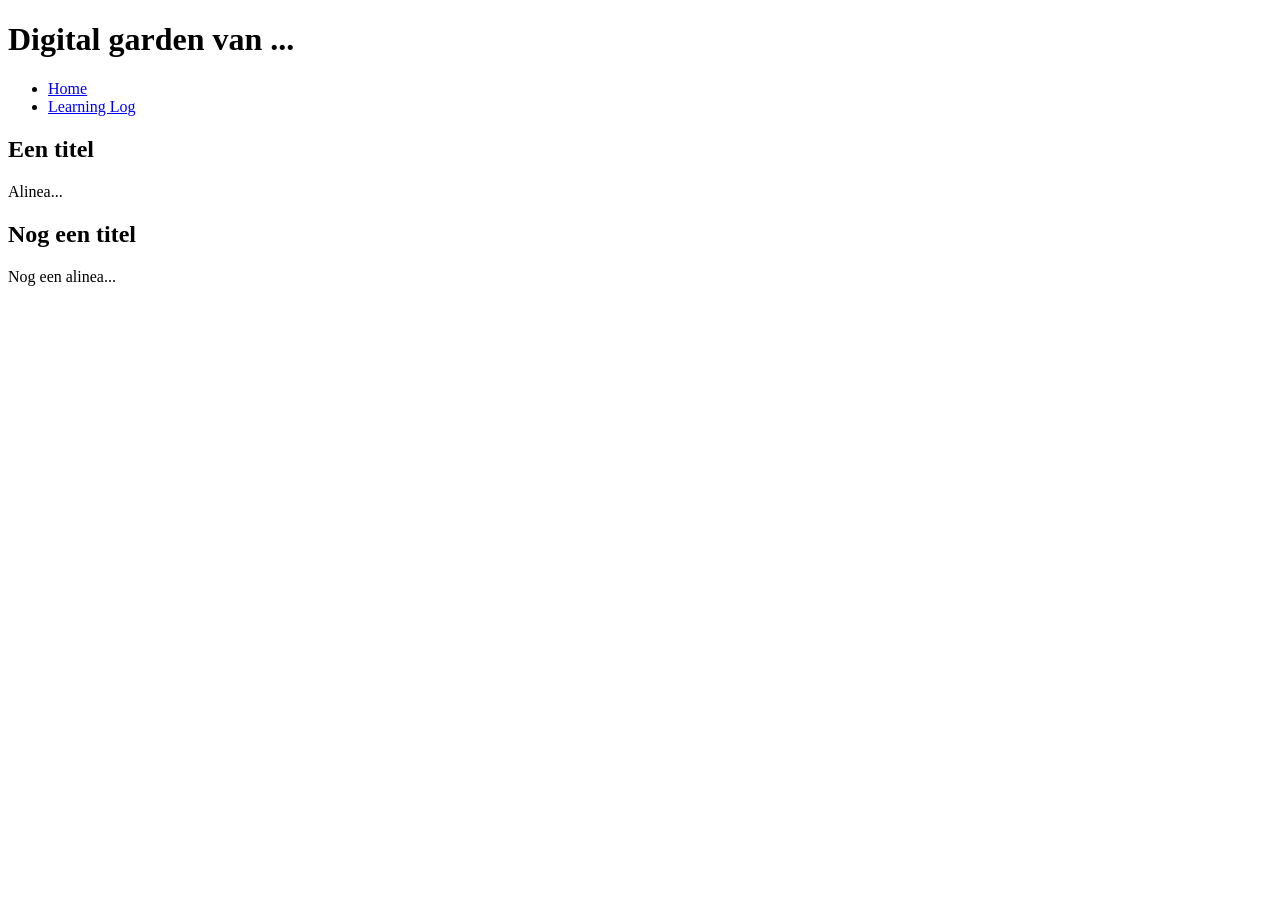
==== index.html @ a794d4aa "Titel aangepast" ====
<!doctype html>
<html lang="nl">
  <head>
    <meta charset="UTF-8" />
    <meta name="viewport" content="width=device-width, initial-scale=1.0" />
    <meta name="author" content="jouw naam" />
    <meta name="color-scheme" content="dark light" />

    <title>Digital garden van Mats</title>
    <link rel="stylesheet" href="./css/normal.css" />

    <!-- Voeg jouw eigen domein toe in data-page -->
    <script
      data-page="https://example.com"
      src="./scripts/main.js"
      defer
    ></script>
  </head>
  <body>
    <header>
      <h1>Digital garden van ...</h1>
      <nav>
        <ul>
          <li><a href="index.html">Home</a></li>
          <li><a href="https://github.com/account/repo">Learning Log</a></li>
        </ul>
      </nav>
    </header>

    <main>
      <article>
        <h2>Een titel</h2>

        <p>Alinea...</p>
      </article>

      <article>
        <h2>Nog een titel</h2>

        <p>Nog een alinea...</p>
      </article>
    </main>

    <footer></footer>
  </body>
</html>
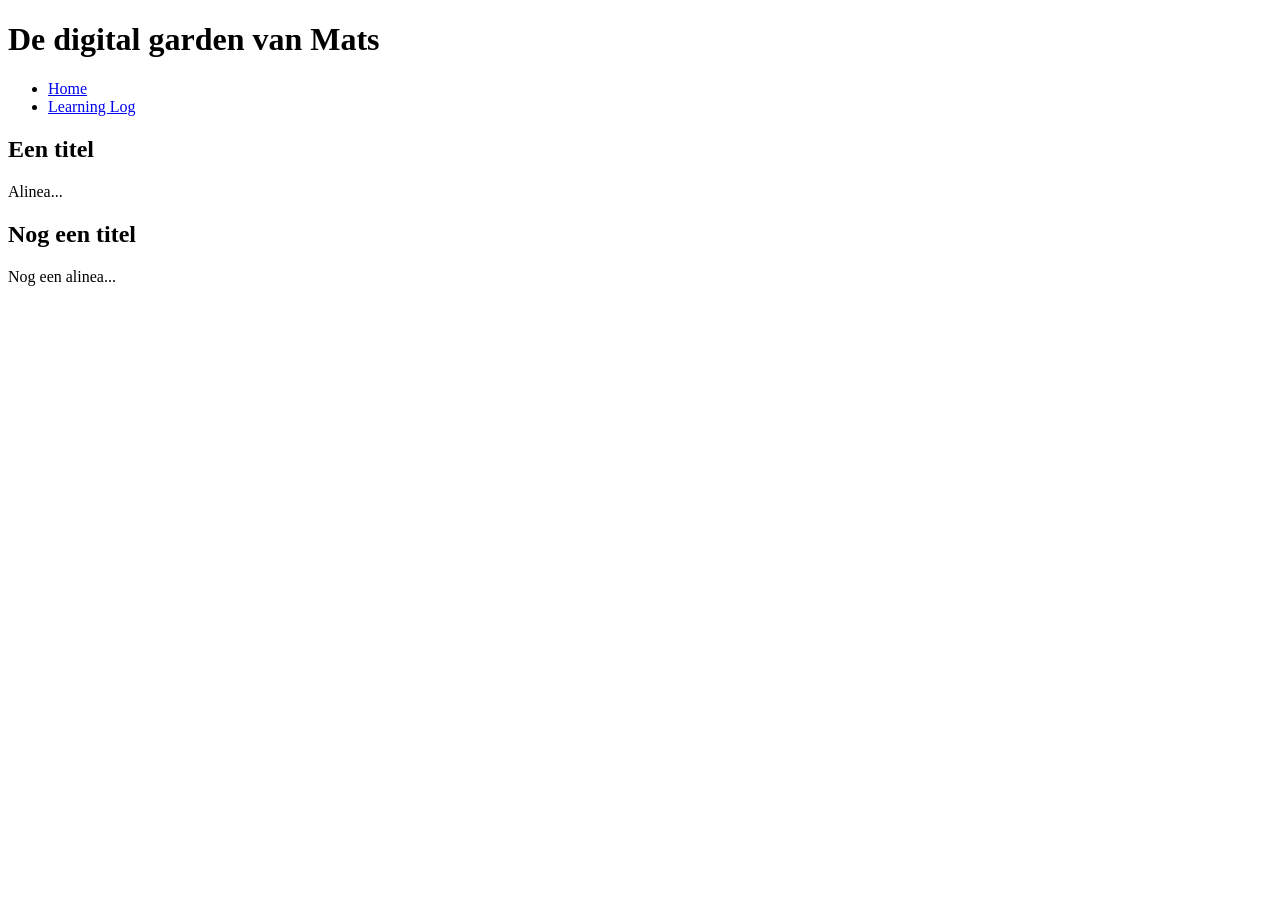
==== commit 8493a53b: "Learning Log bijgewerkt na kickoff" ====
--- a/index.html
+++ b/index.html
@@ -18,7 +18,7 @@
   </head>
   <body>
     <header>
-      <h1>Digital garden van ...</h1>
+      <h1>De digital garden van Mats</h1>
       <nav>
         <ul>
           <li><a href="index.html">Home</a></li>
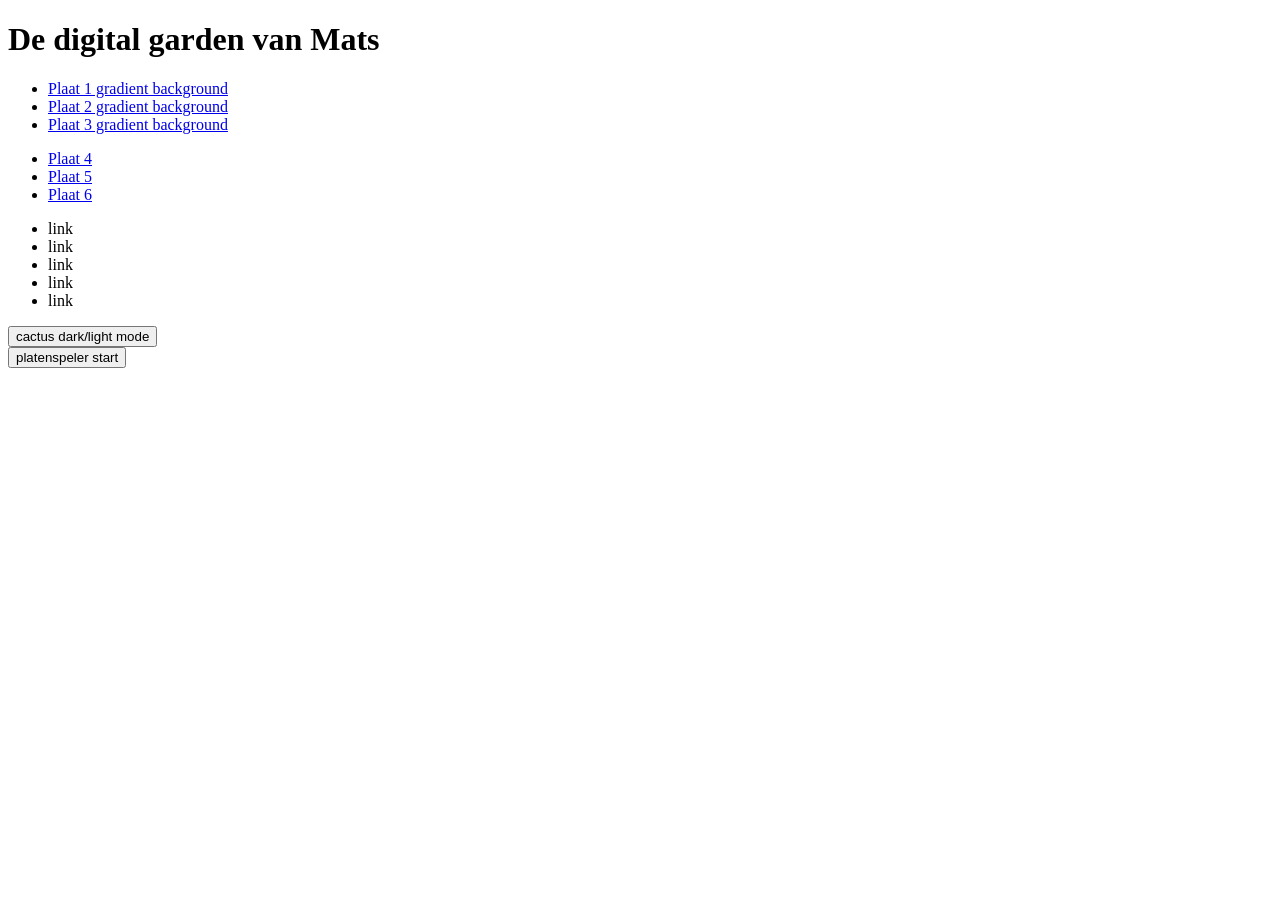
==== commit c1271132: "Learning log 19/11" ====
--- a/index.html
+++ b/index.html
@@ -11,34 +11,65 @@
 
     <!-- Voeg jouw eigen domein toe in data-page -->
     <script
-      data-page="https://example.com"
+      data-page="https://hettuintjevanmats.nl"
       src="./scripts/main.js"
       defer
     ></script>
   </head>
+
   <body>
     <header>
       <h1>De digital garden van Mats</h1>
-      <nav>
-        <ul>
-          <li><a href="index.html">Home</a></li>
-          <li><a href="https://github.com/account/repo">Learning Log</a></li>
-        </ul>
-      </nav>
     </header>
 
     <main>
-      <article>
-        <h2>Een titel</h2>
+      <!--Plank 1-->
+      <section>
+        <ul>
+          <li><a href="index.html">Plaat 1 gradient background</a></li>
+          <li>
+            <a href="https://github.com/account/repo"
+              >Plaat 2 gradient background</a
+            >
+          </li>
+          <li>
+            <a href="https://github.com/account/repo"
+              >Plaat 3 gradient background</a
+            >
+          </li>
+        </ul>
+      </section>
 
-        <p>Alinea...</p>
-      </article>
+      <!--Plank 2-->
+      <section>
+        <ul>
+          <li><a href="index.html">Plaat 4</a></li>
+          <li><a href="https://github.com/account/repo">Plaat 5</a></li>
+          <li><a href="https://github.com/account/repo">Plaat 6</a></li>
+        </ul>
+      </section>
 
-      <article>
-        <h2>Nog een titel</h2>
+      <!--Kast-->
+      <section>
+        <!--In kast/nav-->
+        <nav>
+          <ul>
+            <li>link</li>
+            <li>link</li>
+            <li>link</li>
+            <li>link</li>
+            <li>link</li>
+          </ul>
+        </nav>
+      </section>
 
-        <p>Nog een alinea...</p>
-      </article>
+      <!--Cactus-->
+      <button type="button">cactus dark/light mode</button>
+
+      <!--Platenspeler-->
+      <section>
+        <button type="button">platenspeler start</button>
+      </section>
     </main>
 
     <footer></footer>
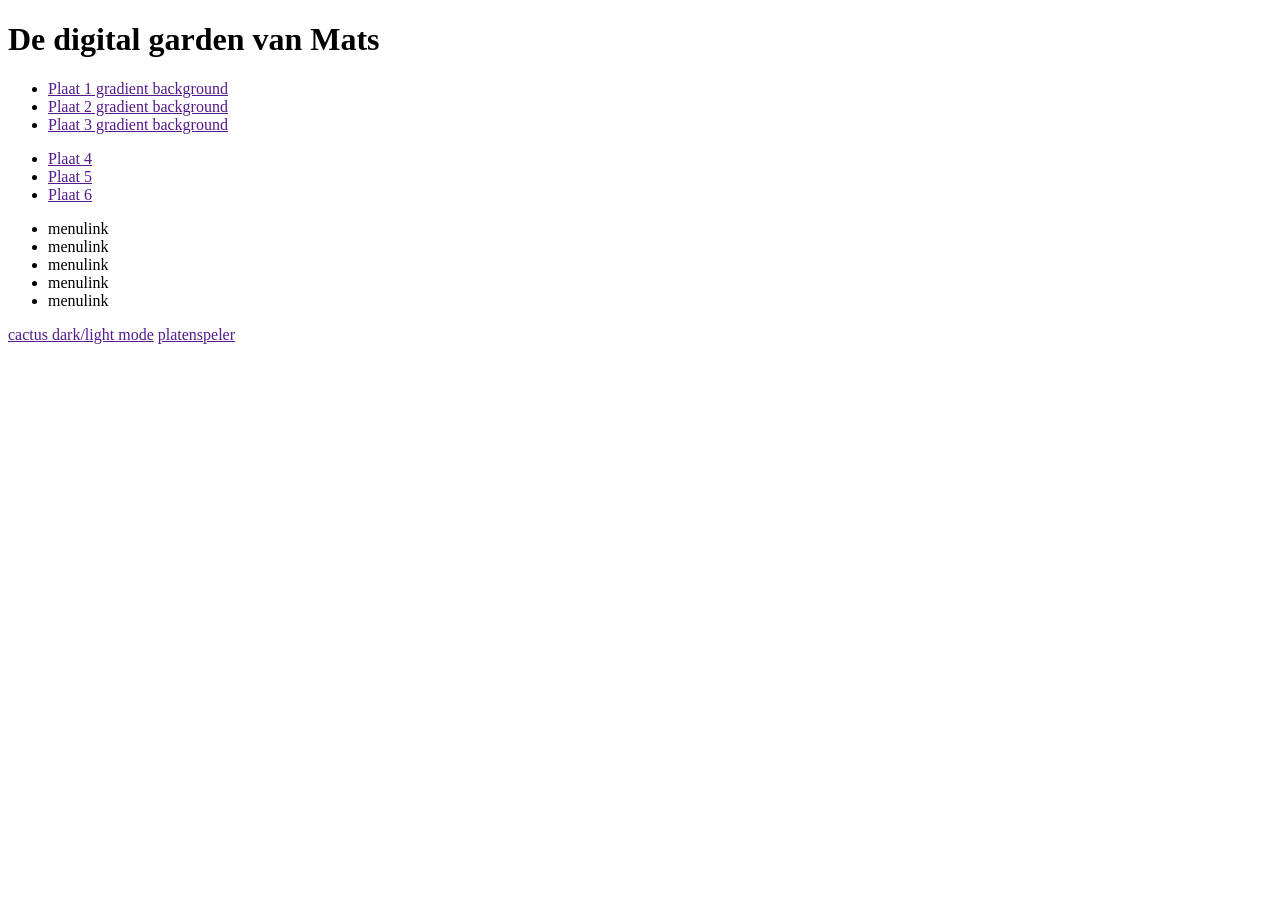
==== commit dc843b0e: "Practica update" ====
--- a/index.html
+++ b/index.html
@@ -23,29 +23,34 @@
     </header>
 
     <main>
-      <!--Plank 1-->
+      <!--Plank 1 met platen-->
       <section>
+        <!--wel of niet een section?-->
         <ul>
-          <li><a href="index.html">Plaat 1 gradient background</a></li>
           <li>
-            <a href="https://github.com/account/repo"
-              >Plaat 2 gradient background</a
-            >
+            <a href="">Plaat 1 gradient background</a>
           </li>
           <li>
-            <a href="https://github.com/account/repo"
-              >Plaat 3 gradient background</a
-            >
+            <a href="">Plaat 2 gradient background</a>
+          </li>
+          <li>
+            <a href="">Plaat 3 gradient background</a>
           </li>
         </ul>
       </section>
 
-      <!--Plank 2-->
+      <!--Plank 2 met platen-->
       <section>
         <ul>
-          <li><a href="index.html">Plaat 4</a></li>
-          <li><a href="https://github.com/account/repo">Plaat 5</a></li>
-          <li><a href="https://github.com/account/repo">Plaat 6</a></li>
+          <li>
+            <a href="">Plaat 4</a>
+          </li>
+          <li>
+            <a href="">Plaat 5</a>
+          </li>
+          <li>
+            <a href="">Plaat 6</a>
+          </li>
         </ul>
       </section>
 
@@ -54,22 +59,20 @@
         <!--In kast/nav-->
         <nav>
           <ul>
-            <li>link</li>
-            <li>link</li>
-            <li>link</li>
-            <li>link</li>
-            <li>link</li>
+            <li><a>menulink</a></li>
+            <li><a>menulink</a></li>
+            <li><a>menulink</a></li>
+            <li><a>menulink</a></li>
+            <li><a>menulink</a></li>
           </ul>
         </nav>
       </section>
 
       <!--Cactus-->
-      <button type="button">cactus dark/light mode</button>
+      <a href=""><img src="" />cactus dark/light mode</a>
 
       <!--Platenspeler-->
-      <section>
-        <button type="button">platenspeler start</button>
-      </section>
+      <a href=""><img src="" />platenspeler</a>
     </main>
 
     <footer></footer>
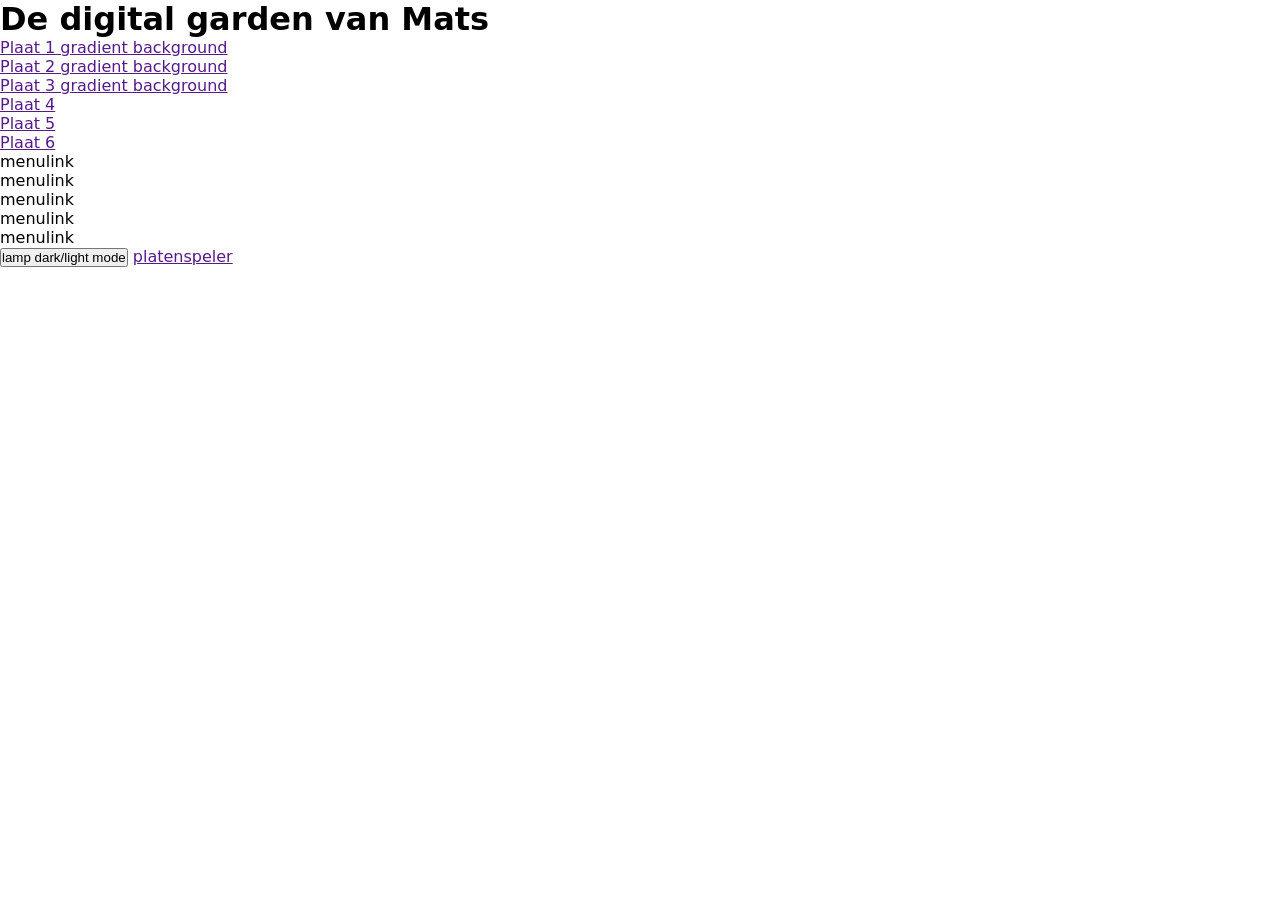
==== commit 37858596: "Index html basisupdate, vrijdag 20" ====
--- a/index.html
+++ b/index.html
@@ -25,7 +25,7 @@
     <main>
       <!--Plank 1 met platen-->
       <section>
-        <!--wel of niet een section?-->
+        <h2 class="visually-hidden">Een muurplank met platen erop</h2>
         <ul>
           <li>
             <a href="">Plaat 1 gradient background</a>
@@ -41,6 +41,7 @@
 
       <!--Plank 2 met platen-->
       <section>
+        <h2 class="visually-hidden">Een muurplank met platen erop</h2>
         <ul>
           <li>
             <a href="">Plaat 4</a>
@@ -56,6 +57,7 @@
 
       <!--Kast-->
       <section>
+        <h2 class="visually-hidden">Een kast met boeken erin, navigatie</h2>
         <!--In kast/nav-->
         <nav>
           <ul>
@@ -69,9 +71,9 @@
       </section>
 
       <!--Cactus-->
-      <a href=""><img src="" />cactus dark/light mode</a>
+      <button type="button"><img src="" />lamp dark/light mode</button>
 
-      <!--Platenspeler-->
+      <!-- Platenspeler (waarschijnlijk later bij interactie aanpassen naar ander onderdeel dan <a>) -->
       <a href=""><img src="" />platenspeler</a>
     </main>
 
--- a/css/normal.css
+++ b/css/normal.css
@@ -0,0 +1,74 @@
+/**************************
+* MARK: Fonts
+**************************/
+
+@font-face {
+  font-family: "Comic Relief";
+  src: url(../fonts/ComicRelief-Regular.woff2);
+  font-weight: 400;
+  font-style: normal;
+}
+
+/**************************
+* MARK: Custom properties
+**************************/
+
+html {
+  color-scheme: light dark;
+}
+
+/* a11yproject, van sanne geleerd */
+.visually-hidden {
+  clip: rect(0 0 0 0);
+  clip-path: inset(50%);
+  height: 1px;
+  overflow: hidden;
+  position: absolute;
+  white-space: nowrap;
+  width: 1px;
+}
+
+/**************************
+* MARK: Algemene Styling
+**************************/
+
+*,
+*::after,
+*::before {
+  box-sizing: border-box;
+  margin: 0;
+  padding: 0;
+}
+
+img {
+  max-width: 100%;
+}
+
+body {
+  font-family: "Comic Relief", system-ui;
+}
+
+/**************************
+* MARK: Header
+**************************/
+
+header {
+}
+
+/**************************
+* MARK: Footer
+**************************/
+
+footer {
+}
+
+/**************************
+* MARK: Main
+**************************/
+
+main {
+}
+
+/**************************
+* MARK: Section ...
+**************************/
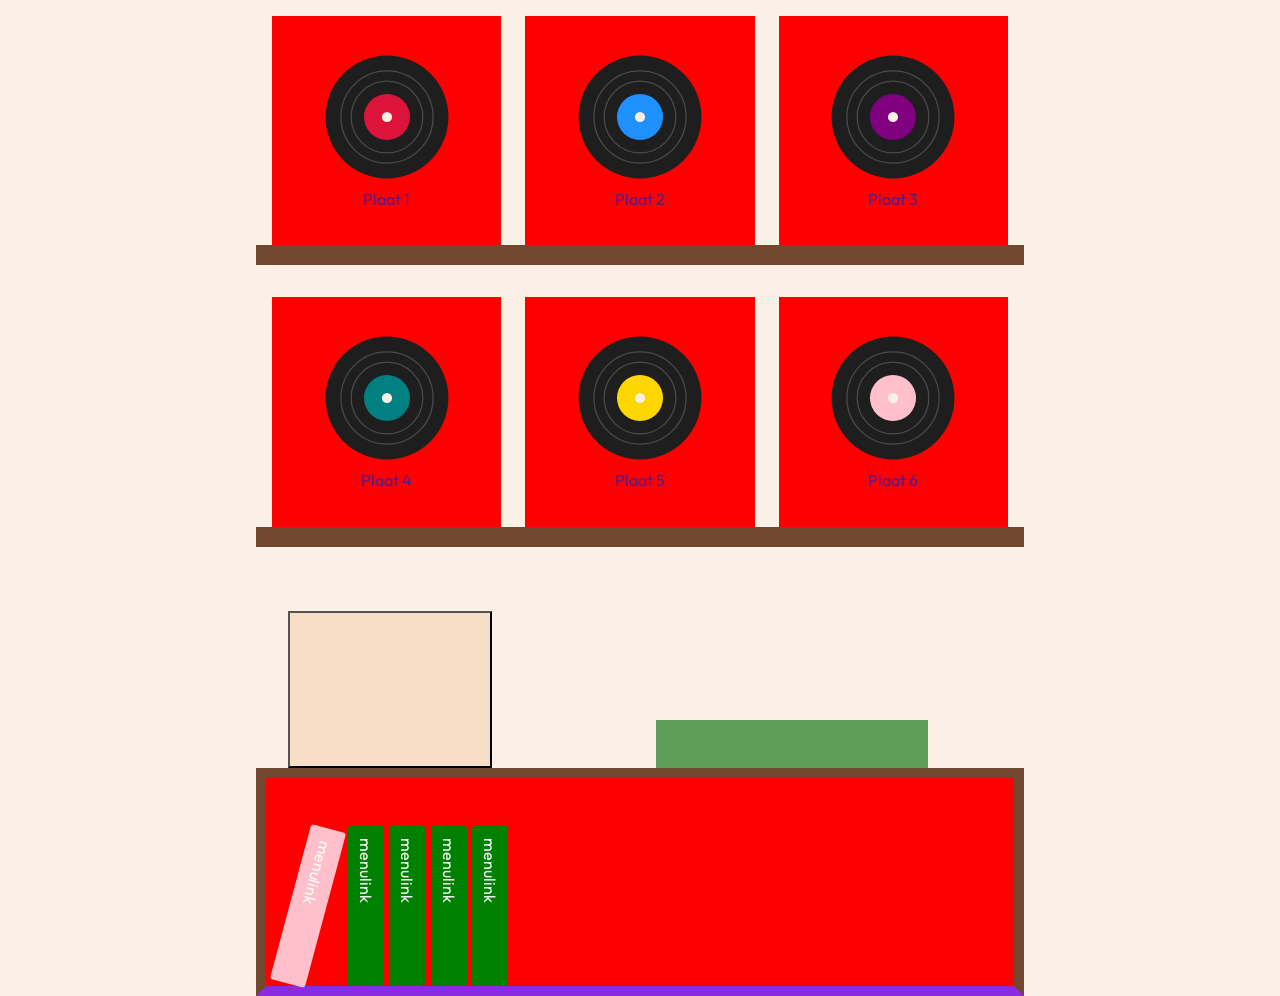
==== commit ef81a9ce: "HTML & CSS update - svg basis opgezet, spacing opgezet, placeholder svgs geplaatst voor vinyls. Basi" ====
--- a/index.html
+++ b/index.html
@@ -19,7 +19,7 @@
 
   <body>
     <header>
-      <h1>De digital garden van Mats</h1>
+      <h1 class="visually-hidden">De digital garden van Mats</h1>
     </header>
 
     <main>
@@ -28,13 +28,43 @@
         <h2 class="visually-hidden">Een muurplank met platen erop</h2>
         <ul>
           <li>
-            <a href="">Plaat 1 gradient background</a>
+            <a href="">
+              <!-- PLACEHOLDER SVG HIER KOMEN EIGEN SVGS! -->
+              <svg viewBox="0 0 100 100" aria-hidden="true">
+                <circle class="disc" cx="50" cy="50" r="48" />
+                <circle class="grooves" cx="50" cy="50" r="36" />
+                <circle class="grooves" cx="50" cy="50" r="28" />
+                <circle class="label" cx="50" cy="50" r="18" />
+                <circle class="hole" cx="50" cy="50" r="4" />
+              </svg>
+              <span>Plaat 1</span>
+            </a>
           </li>
           <li>
-            <a href="">Plaat 2 gradient background</a>
+            <a href="">
+              <!-- PLACEHOLDER SVG HIER KOMEN EIGEN SVGS! -->
+              <svg viewBox="0 0 100 100" aria-hidden="true">
+                <circle class="disc" cx="50" cy="50" r="48" />
+                <circle class="grooves" cx="50" cy="50" r="36" />
+                <circle class="grooves" cx="50" cy="50" r="28" />
+                <circle class="label" cx="50" cy="50" r="18" />
+                <circle class="hole" cx="50" cy="50" r="4" />
+              </svg>
+              <span>Plaat 2</span>
+            </a>
           </li>
           <li>
-            <a href="">Plaat 3 gradient background</a>
+            <a href="">
+              <!-- PLACEHOLDER SVG HIER KOMEN EIGEN SVGS! -->
+              <svg viewBox="0 0 100 100" aria-hidden="true">
+                <circle class="disc" cx="50" cy="50" r="48" />
+                <circle class="grooves" cx="50" cy="50" r="36" />
+                <circle class="grooves" cx="50" cy="50" r="28" />
+                <circle class="label" cx="50" cy="50" r="18" />
+                <circle class="hole" cx="50" cy="50" r="4" />
+              </svg>
+              <span>Plaat 3</span>
+            </a>
           </li>
         </ul>
       </section>
@@ -44,13 +74,43 @@
         <h2 class="visually-hidden">Een muurplank met platen erop</h2>
         <ul>
           <li>
-            <a href="">Plaat 4</a>
+            <a href="">
+              <!-- PLACEHOLDER SVG HIER KOMEN EIGEN SVGS! -->
+              <svg viewBox="0 0 100 100" aria-hidden="true">
+                <circle class="disc" cx="50" cy="50" r="48" />
+                <circle class="grooves" cx="50" cy="50" r="36" />
+                <circle class="grooves" cx="50" cy="50" r="28" />
+                <circle class="label" cx="50" cy="50" r="18" />
+                <circle class="hole" cx="50" cy="50" r="4" />
+              </svg>
+              <span>Plaat 4</span>
+            </a>
           </li>
           <li>
-            <a href="">Plaat 5</a>
+            <a href="">
+              <!-- PLACEHOLDER SVG HIER KOMEN EIGEN SVGS! -->
+              <svg viewBox="0 0 100 100" aria-hidden="true">
+                <circle class="disc" cx="50" cy="50" r="48" />
+                <circle class="grooves" cx="50" cy="50" r="36" />
+                <circle class="grooves" cx="50" cy="50" r="28" />
+                <circle class="label" cx="50" cy="50" r="18" />
+                <circle class="hole" cx="50" cy="50" r="4" />
+              </svg>
+              <span>Plaat 5</span>
+            </a>
           </li>
           <li>
-            <a href="">Plaat 6</a>
+            <a href="">
+              <!-- PLACEHOLDER SVG HIER KOMEN EIGEN SVGS! -->
+              <svg viewBox="0 0 100 100" aria-hidden="true">
+                <circle class="disc" cx="50" cy="50" r="48" />
+                <circle class="grooves" cx="50" cy="50" r="36" />
+                <circle class="grooves" cx="50" cy="50" r="28" />
+                <circle class="label" cx="50" cy="50" r="18" />
+                <circle class="hole" cx="50" cy="50" r="4" />
+              </svg>
+              <span>Plaat 6</span>
+            </a>
           </li>
         </ul>
       </section>
@@ -70,11 +130,19 @@
         </nav>
       </section>
 
-      <!--Cactus-->
-      <button type="button"><img src="" />lamp dark/light mode</button>
+      <!--Lamp-->
+      <button type="button">
+        <!-- PLACEHOLDER SVG HIER KOMEN EIGEN SVGS! -->
+        <svg></svg>
+        <span class="visually-hidden">Light / Dark mode button</span>
+      </button>
 
       <!-- Platenspeler (waarschijnlijk later bij interactie aanpassen naar ander onderdeel dan <a>) -->
-      <a href=""><img src="" />platenspeler</a>
+      <a href="">
+        <!-- PLACEHOLDER SVG HIER KOMEN EIGEN SVGS! -->
+        <svg></svg>
+        <span class="visually-hidden">Platenspeler</span>
+      </a>
     </main>
 
     <footer></footer>
--- a/css/normal.css
+++ b/css/normal.css
@@ -3,8 +3,15 @@
 **************************/
 
 @font-face {
-  font-family: "Comic Relief";
-  src: url(../fonts/ComicRelief-Regular.woff2);
+  font-family: "Fraunces";
+  src: url(../fonts/fraunces-latin-700-normal.ttf);
+  font-weight: 700;
+  font-style: bold;
+}
+
+@font-face {
+  font-family: "Outfit";
+  src: url(../fonts/outfit-latin-400-normal.ttf);
   font-weight: 400;
   font-style: normal;
 }
@@ -15,6 +22,10 @@
 
 html {
   color-scheme: light dark;
+  --kastkleur: light-dark(#704830, #4f3323);
+  --lichtkleur: light-dark(#f7dec6, #e67f20);
+  --wandkleur: light-dark(#faf0e6, #f0c9a3);
+  --accentkleur: light-dark(#5e9e56, #545e4d);
 }
 
 /* a11yproject, van sanne geleerd */
@@ -45,14 +56,48 @@
 }
 
 body {
-  font-family: "Comic Relief", system-ui;
+  background-color: var(--wandkleur);
+  color: black;
+  font-family:
+    Outfit,
+    system-ui,
+    -apple-system,
+    BlinkMacSystemFont,
+    "Segoe UI",
+    Roboto,
+    Oxygen,
+    Ubuntu,
+    Cantarell,
+    "Open Sans",
+    "Helvetica Neue",
+    sans-serif;
+  min-height: 100dvh;
+}
+
+ul {
+  list-style: none;
 }
 
 /**************************
 * MARK: Header
 **************************/
 
-header {
+header h1 {
+  font-family:
+    Fraunces,
+    system-ui,
+    -apple-system,
+    BlinkMacSystemFont,
+    "Segoe UI",
+    Roboto,
+    Oxygen,
+    Ubuntu,
+    Cantarell,
+    "Open Sans",
+    "Helvetica Neue",
+    sans-serif;
+  text-align: center;
+  margin-bottom: 2rem;
 }
 
 /**************************
@@ -67,8 +112,217 @@
 **************************/
 
 main {
-}
-
-/**************************
-* MARK: Section ...
-**************************/
+  /* background-color: red; */
+  max-width: 60vw;
+  margin: auto;
+  display: grid;
+  grid-template-columns: 1fr 1fr;
+  row-gap: 1rem;
+  column-gap: 2rem;
+}
+
+/**************************
+* MARK: Section plankjes met platen
+**************************/
+
+main > section:nth-of-type(1),
+main > section:nth-of-type(2) {
+  grid-column: 1 / -1;
+  border-bottom: 20px solid var(--kastkleur);
+  padding: 1rem;
+
+  & > ul {
+    display: grid;
+    grid-template-columns: repeat(auto-fit, minmax(12em, 1fr));
+    gap: 1.5rem;
+    margin-bottom: -1rem;
+  }
+
+  & li {
+    aspect-ratio: 1/1;
+  }
+
+  & a {
+    display: flex;
+    flex-direction: column;
+    align-items: center;
+    justify-content: center;
+    height: 100%;
+    gap: 0.5rem;
+    text-decoration: none;
+    padding: 1rem 0rem 1rem 0rem;
+    transition: transform 0.4s ease-in;
+
+    &:hover {
+      transform: translateY(-10px) rotate(2deg);
+    }
+  }
+
+  /* ! PLACEHOLDER SVG HIER KOMEN EIGEN SVGS! */
+  & svg {
+    width: 100%;
+    max-width: 8rem;
+    overflow: visible;
+
+    & .disc {
+      fill: #1e1e1e;
+    }
+
+    & .grooves {
+      fill: none;
+      stroke: rgb(255 255 255 / 0.2);
+      stroke-width: 1;
+    }
+
+    & .label {
+      fill: var(--accentkleur);
+    }
+
+    & .hole {
+      fill: var(--wandkleur);
+    }
+  }
+}
+
+main > section:nth-of-type(1) {
+  /* Plaat 1 */
+  & li:nth-child(1) {
+    background-color: red;
+
+    & .label {
+      fill: crimson;
+    }
+  }
+
+  /* Plaat 2 */
+  & li:nth-child(2) {
+    background-color: red;
+
+    & .label {
+      fill: dodgerblue;
+    }
+  }
+  /* Plaat 3 */
+  & li:nth-child(3) {
+    background-color: red;
+
+    & .label {
+      fill: purple;
+    }
+  }
+}
+
+main > section:nth-of-type(2) {
+  margin-bottom: 3rem;
+
+  /* Plaat 4 */
+  & li:nth-child(1) {
+    background-color: red;
+
+    & .label {
+      fill: teal;
+    }
+  }
+
+  /* Plaat 5 */
+  & li:nth-child(2) {
+    background-color: red;
+
+    & .label {
+      fill: gold;
+    }
+  }
+
+  /* Plaat 6 */
+  & li:nth-child(3) {
+    background-color: red;
+
+    & .label {
+      fill: pink;
+    }
+  }
+}
+
+/**************************
+* MARK: Light / dark mode lamp
+**************************/
+
+main > button:nth-of-type(1) {
+  grid-column: 1/2;
+  grid-row: 3;
+  justify-self: start;
+  align-self: end;
+  margin-left: 2rem;
+  background-color: var(--lichtkleur);
+
+  & svg {
+    width: 100%;
+    max-width: 12.5rem;
+    height: auto;
+    overflow: visible;
+  }
+}
+
+/**************************
+* MARK: Platenspeler
+**************************/
+
+main > a:nth-of-type(1) {
+  display: flex;
+  justify-content: center;
+  grid-column: 2/3;
+  grid-row: 3;
+  justify-self: end;
+  align-self: end;
+  margin-right: 6rem;
+  background-color: var(--accentkleur);
+
+  & svg {
+    width: 100%;
+    max-height: 3rem;
+    overflow: visible;
+  }
+}
+
+/**************************
+* MARK: Boekenkast
+**************************/
+
+main > section:nth-of-type(3) {
+  margin-top: -1rem;
+  padding: 3rem 1rem 0 1rem;
+  grid-column: 1 / -1;
+  grid-row: 4;
+  background-color: red;
+  border: 10px solid var(--kastkleur);
+  border-bottom: 10px solid blueviolet;
+
+  & nav ul {
+    display: flex;
+    align-items: flex-end;
+    gap: 0.35rem;
+  }
+
+  & nav a {
+    display: block;
+    writing-mode: vertical-rl;
+    padding: 0.8rem 0.5rem;
+    height: 10rem;
+    background-color: green;
+    color: white;
+    text-decoration: none;
+    border-radius: 3px;
+    transition: transform 0.2s ease-in-out;
+
+    &:hover {
+      transform: translateY(-12px);
+    }
+  }
+
+  & nav li:nth-of-type(1) a {
+    background-color: pink;
+    transform: rotate(15deg);
+    margin-left: 0.5rem;
+    margin-right: 1rem;
+  }
+}
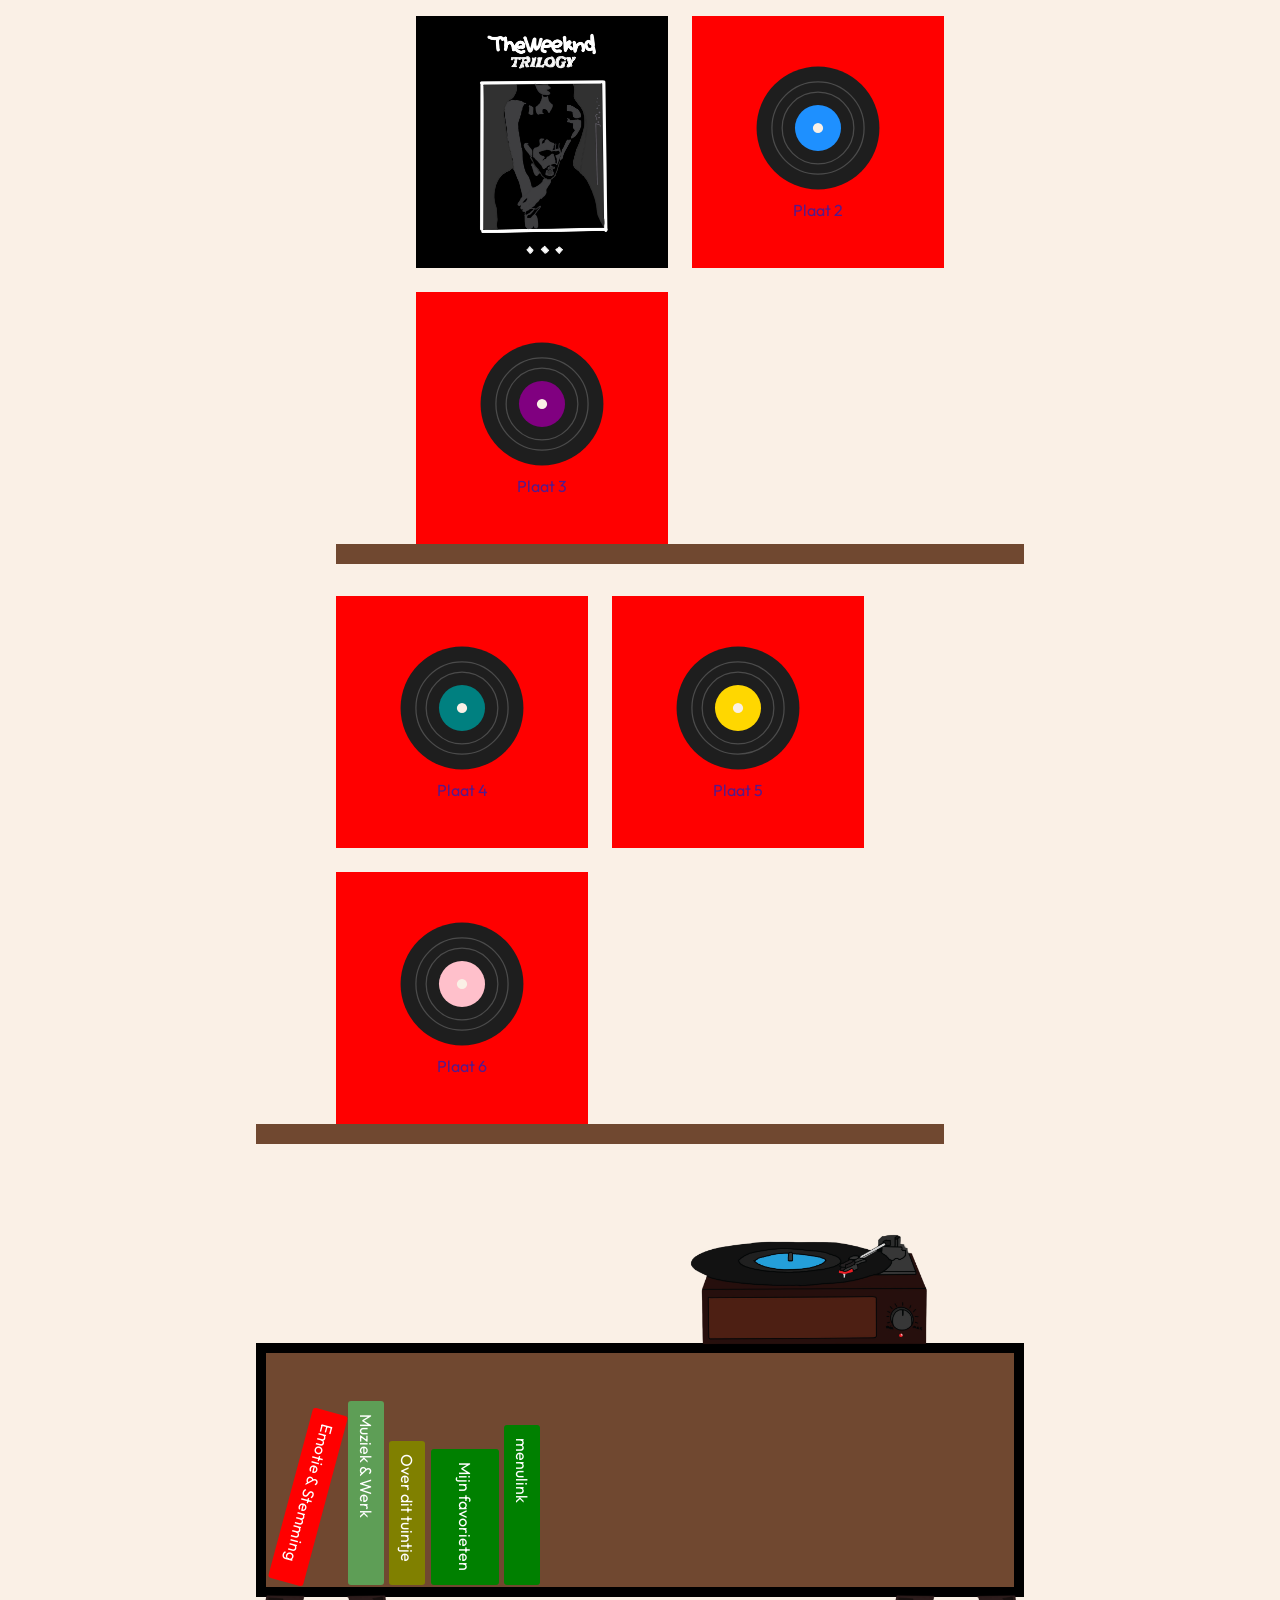
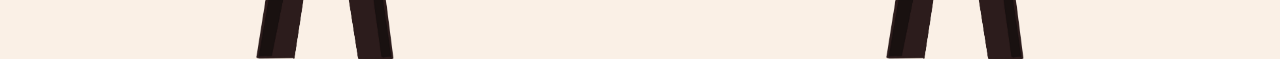
==== commit 6c6f098e: "css update met eigen illustraties" ====
--- a/index.html
+++ b/index.html
@@ -30,14 +30,10 @@
           <li>
             <a href="">
               <!-- PLACEHOLDER SVG HIER KOMEN EIGEN SVGS! -->
-              <svg viewBox="0 0 100 100" aria-hidden="true">
-                <circle class="disc" cx="50" cy="50" r="48" />
-                <circle class="grooves" cx="50" cy="50" r="36" />
-                <circle class="grooves" cx="50" cy="50" r="28" />
-                <circle class="label" cx="50" cy="50" r="18" />
-                <circle class="hole" cx="50" cy="50" r="4" />
-              </svg>
-              <span>Plaat 1</span>
+              <img
+                src="images/Digital garden/Home/trilogyhoes.jpeg"
+                alt="The Weeknd Trilogy albumhoes"
+              />
             </a>
           </li>
           <li>
@@ -121,14 +117,16 @@
         <!--In kast/nav-->
         <nav>
           <ul>
-            <li><a>menulink</a></li>
-            <li><a>menulink</a></li>
-            <li><a>menulink</a></li>
-            <li><a>menulink</a></li>
+            <li><a>Emotie & Stemming</a></li>
+            <li><a>Muziek & Werk</a></li>
+            <li><a>Over dit tuintje</a></li>
+            <li><a>Mijn favorieten</a></li>
             <li><a>menulink</a></li>
           </ul>
         </nav>
       </section>
+      <img src="images/Digital garden/Home/kastpoten.png" />
+      <img src="images/Digital garden/Home/kastpoten.png" />
 
       <!--Lamp-->
       <button type="button">
@@ -140,7 +138,7 @@
       <!-- Platenspeler (waarschijnlijk later bij interactie aanpassen naar ander onderdeel dan <a>) -->
       <a href="">
         <!-- PLACEHOLDER SVG HIER KOMEN EIGEN SVGS! -->
-        <svg></svg>
+        <img src="images/Digital garden/Home/platenspeler.png" />
         <span class="visually-hidden">Platenspeler</span>
       </a>
     </main>
--- a/css/normal.css
+++ b/css/normal.css
@@ -82,7 +82,7 @@
 * MARK: Header
 **************************/
 
-header h1 {
+header > h1 {
   font-family:
     Fraunces,
     system-ui,
@@ -119,6 +119,10 @@
   grid-template-columns: 1fr 1fr;
   row-gap: 1rem;
   column-gap: 2rem;
+
+  @media (max-width: 55rem) {
+    max-width: 90vw;
+  }
 }
 
 /**************************
@@ -129,7 +133,7 @@
 main > section:nth-of-type(2) {
   grid-column: 1 / -1;
   border-bottom: 20px solid var(--kastkleur);
-  padding: 1rem;
+  padding: 1rem 5rem;
 
   & > ul {
     display: grid;
@@ -155,6 +159,7 @@
 
     &:hover {
       transform: translateY(-10px) rotate(2deg);
+      cursor: grab;
     }
   }
 
@@ -185,13 +190,9 @@
 }
 
 main > section:nth-of-type(1) {
+  margin-left: 5rem;
   /* Plaat 1 */
   & li:nth-child(1) {
-    background-color: red;
-
-    & .label {
-      fill: crimson;
-    }
   }
 
   /* Plaat 2 */
@@ -214,6 +215,7 @@
 
 main > section:nth-of-type(2) {
   margin-bottom: 3rem;
+  margin-right: 5rem;
 
   /* Plaat 4 */
   & li:nth-child(1) {
@@ -253,13 +255,18 @@
   justify-self: start;
   align-self: end;
   margin-left: 2rem;
-  background-color: var(--lichtkleur);
+  background-color: rgb(255, 255, 255, 0);
+  border: 0px;
+  margin-bottom: -1rem;
 
   & svg {
     width: 100%;
     max-width: 12.5rem;
     height: auto;
     overflow: visible;
+  }
+
+  &:hover {
   }
 }
 
@@ -275,13 +282,17 @@
   justify-self: end;
   align-self: end;
   margin-right: 6rem;
-  background-color: var(--accentkleur);
-
-  & svg {
+
+  & img {
     width: 100%;
-    max-height: 3rem;
+    max-height: 7rem;
     overflow: visible;
   }
+
+  &:hover {
+    filter: drop-shadow(1px 1px yellow) drop-shadow(-1px -1px yellow)
+      drop-shadow(0px 1px yellow) drop-shadow(1px 0px yellow);
+  }
 }
 
 /**************************
@@ -289,13 +300,12 @@
 **************************/
 
 main > section:nth-of-type(3) {
-  margin-top: -1rem;
-  padding: 3rem 1rem 0 1rem;
+  margin-top: -1.1rem;
+  padding: 3rem 1rem 0.1rem 1rem;
   grid-column: 1 / -1;
   grid-row: 4;
-  background-color: red;
-  border: 10px solid var(--kastkleur);
-  border-bottom: 10px solid blueviolet;
+  background-color: var(--kastkleur);
+  border: 10px solid;
 
   & nav ul {
     display: flex;
@@ -316,13 +326,48 @@
 
     &:hover {
       transform: translateY(-12px);
+      cursor: pointer;
     }
   }
 
   & nav li:nth-of-type(1) a {
-    background-color: pink;
+    background-color: red;
+    height: 11rem;
     transform: rotate(15deg);
     margin-left: 0.5rem;
     margin-right: 1rem;
   }
-}
+
+  & nav li:nth-of-type(2) a {
+    background-color: var(--accentkleur);
+    height: 11.5rem;
+  }
+
+  & nav li:nth-of-type(3) a {
+    background-color: olive;
+    height: 9rem;
+  }
+
+  & nav li:nth-of-type(4) a {
+    background-color: green;
+    height: 8.5rem;
+    padding-left: 1.5rem;
+    padding-right: 1.5rem;
+  }
+}
+
+main > img:nth-of-type(1) {
+  margin-top: -1.1rem;
+  max-height: 4rem;
+  grid-column: 1 / 1;
+  grid-row: 5;
+}
+
+main > img:nth-of-type(2) {
+  margin-top: -1.1rem;
+  display: flex;
+  max-height: 4rem;
+  grid-column: 2 / -1;
+  grid-row: 5;
+  justify-self: end;
+}
